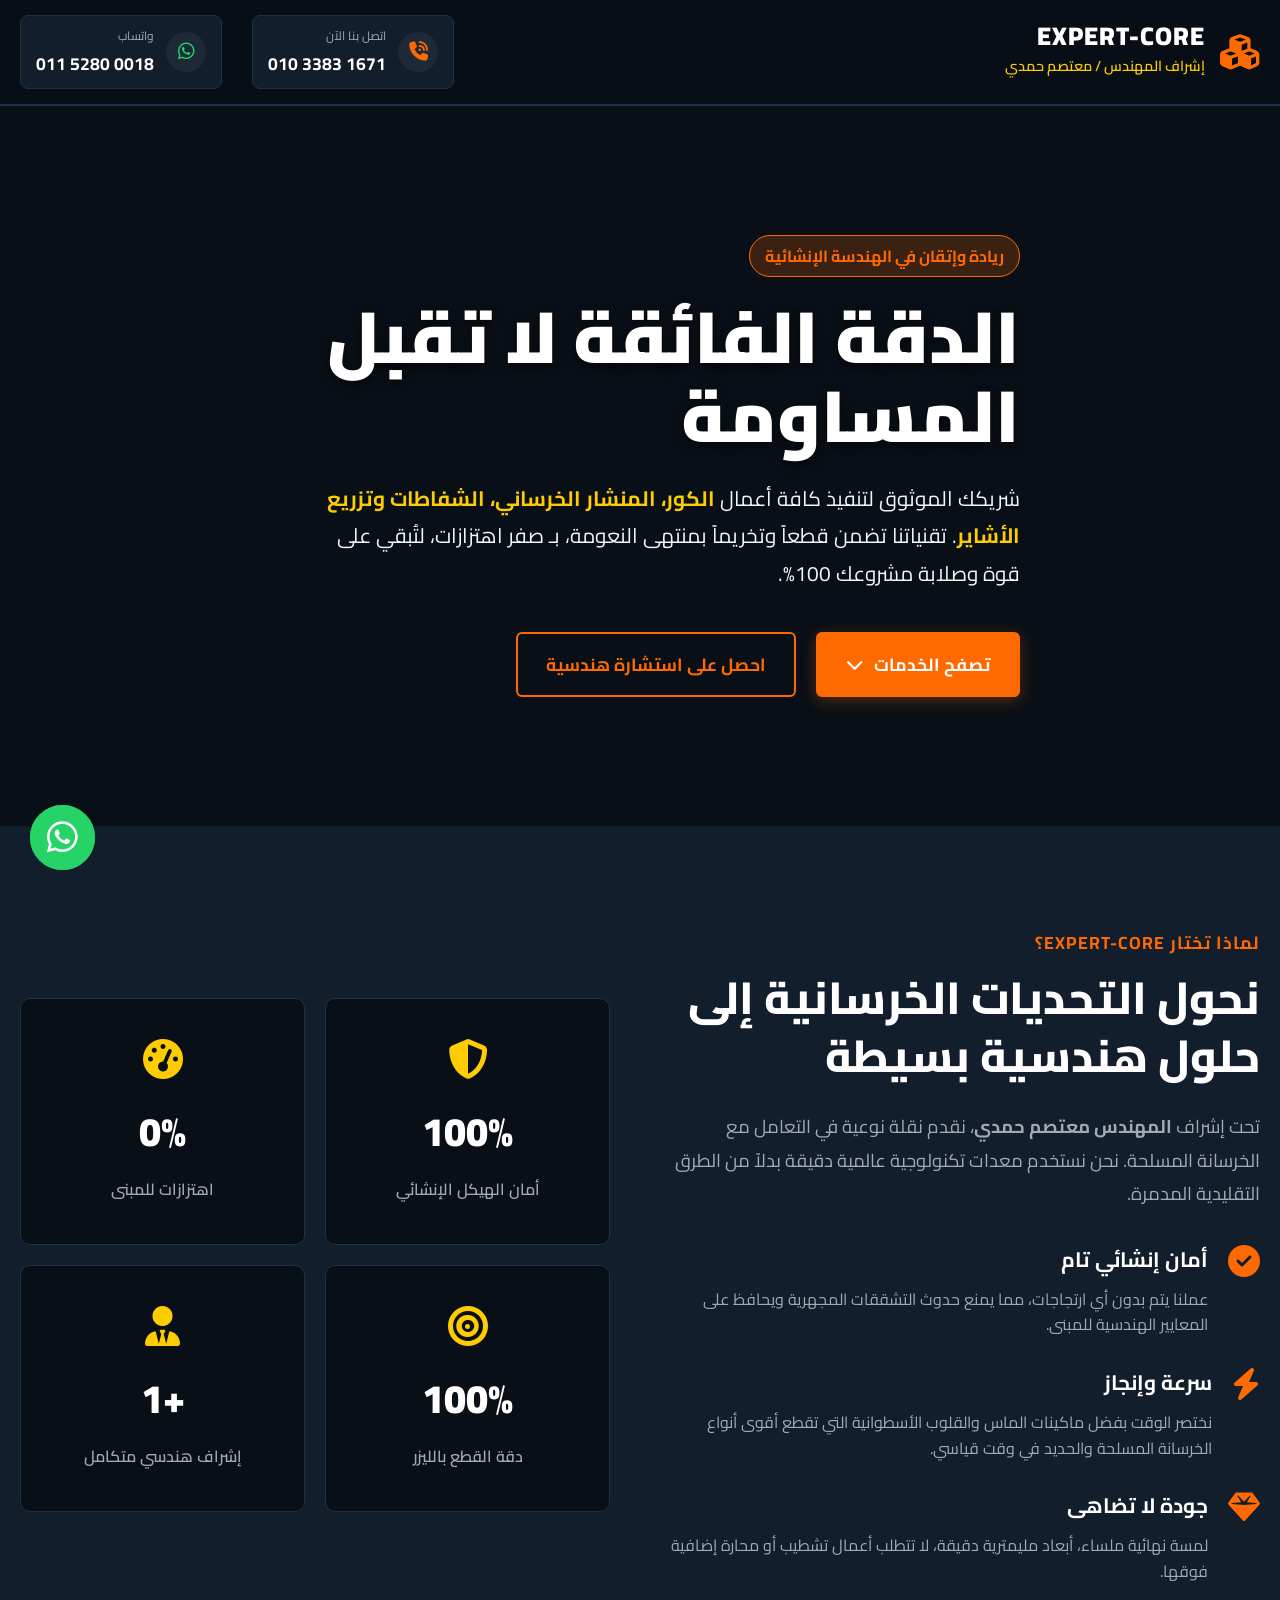
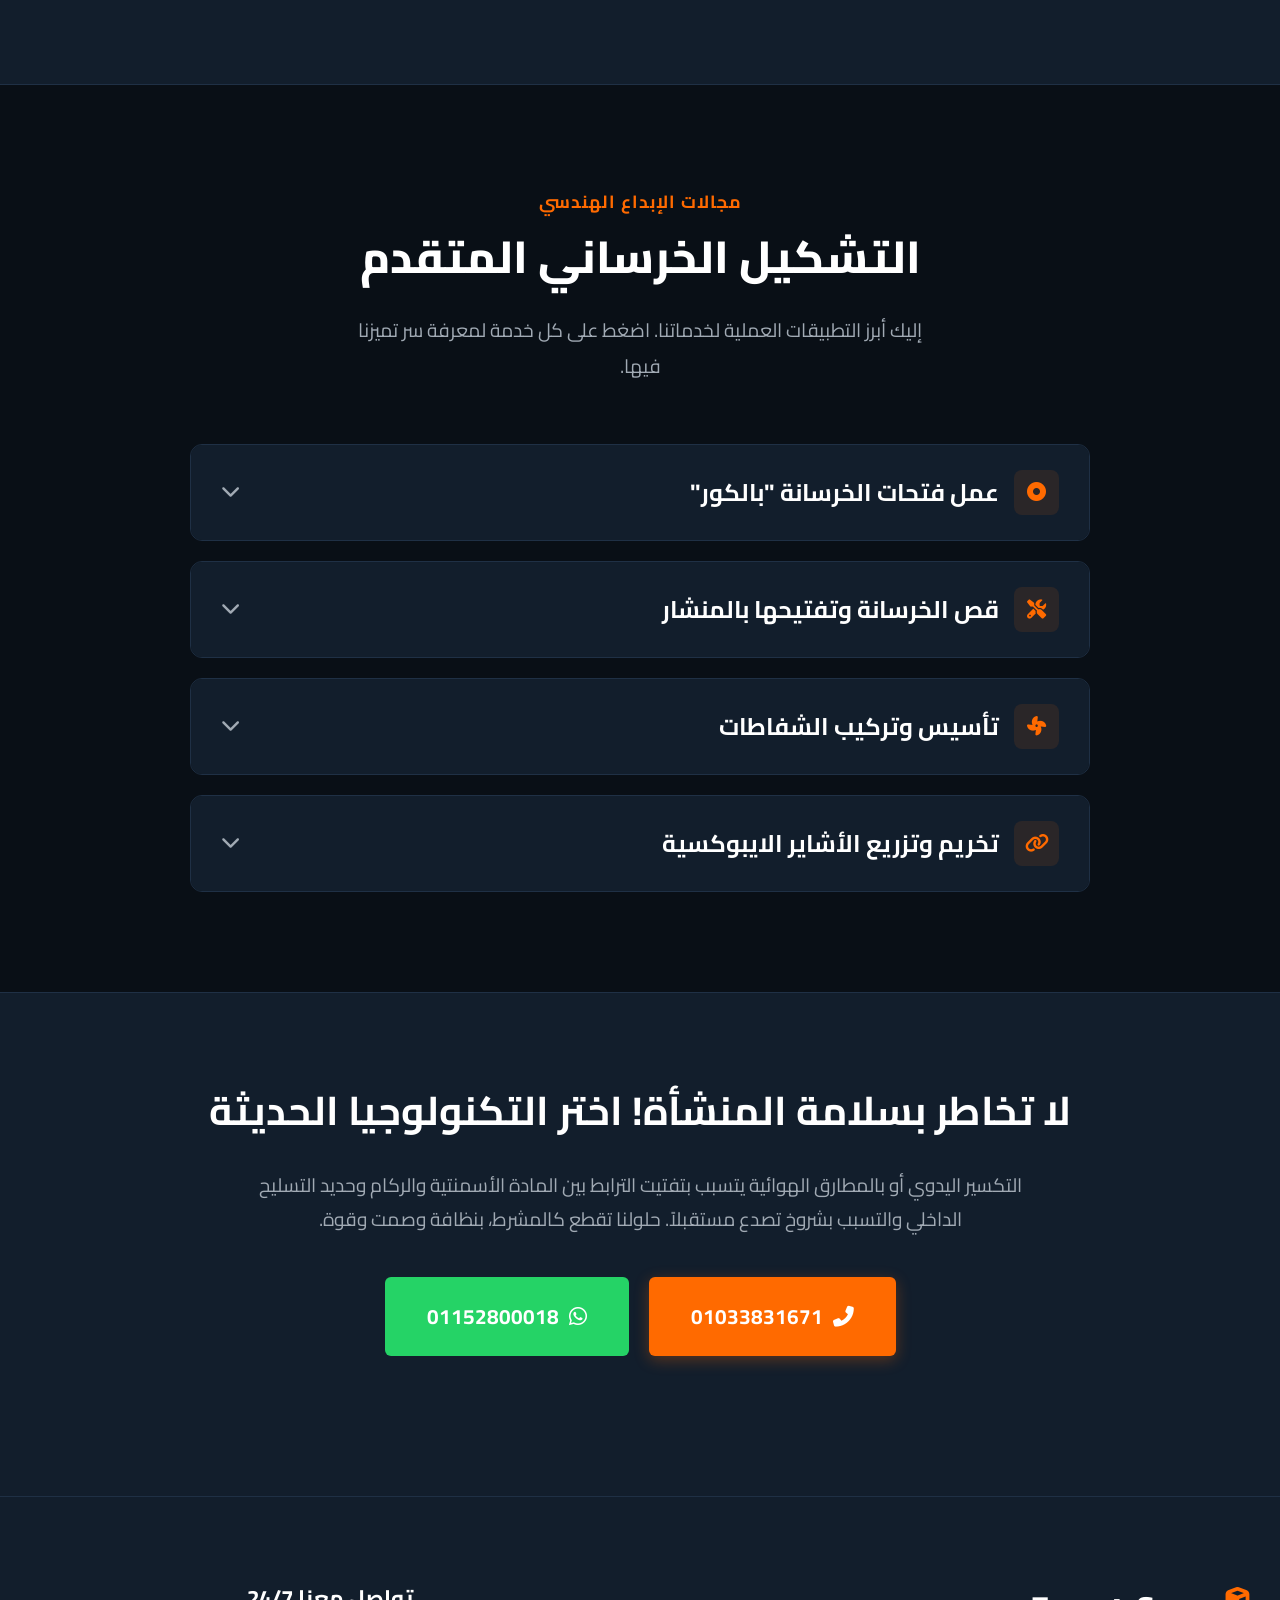
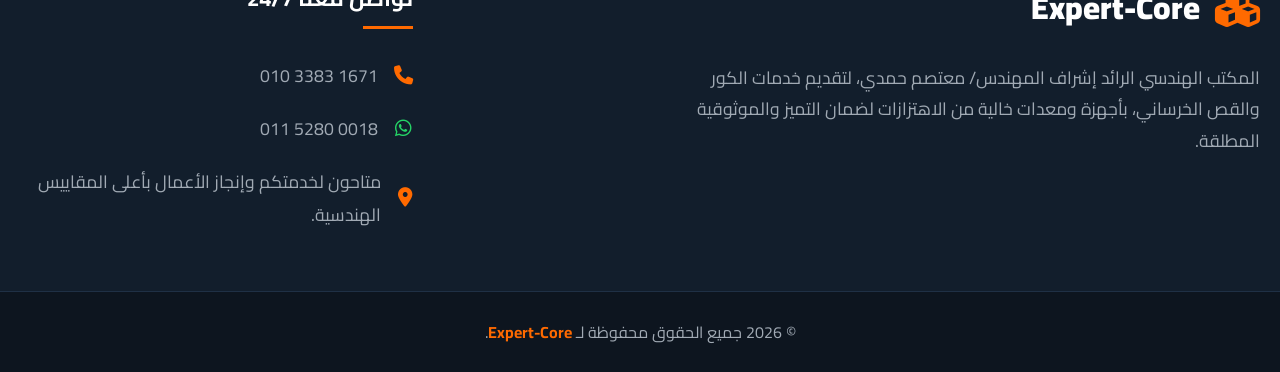
==== index.html @ 2708831a "Add files via upload" ====
<!DOCTYPE html>
<html lang="ar" dir="rtl">

<head>
    <meta charset="UTF-8">
    <meta name="viewport" content="width=device-width, initial-scale=1.0">
    <title>Expert-Core | المهندس معتصم حمدي</title>
    <meta name="description"
        content="Expert-Core لخدمات الكور، قص الخرسانة بالمنشار، تأسيس الشفاطات، وتزريع الأشاير بأعلى التقنيات.">
    <!-- Google Fonts -->
    <link rel="preconnect" href="https://fonts.googleapis.com">
    <link rel="preconnect" href="https://fonts.gstatic.com" crossorigin>
    <link href="https://fonts.googleapis.com/css2?family=Cairo:wght@300;400;600;700;800;900&display=swap"
        rel="stylesheet">
    <!-- Font Awesome -->
    <link rel="stylesheet" href="https://cdnjs.cloudflare.com/ajax/libs/font-awesome/6.4.0/css/all.min.css">
    <link rel="stylesheet" href="style.css">
</head>

<body>

    <!-- Header -->
    <header class="main-header">
        <div class="container header-flex">
            <div class="brand">
                <div class="logo-icon"><i class="fas fa-cubes"></i></div>
                <div class="brand-text">
                    <h1>Expert-Core</h1>
                    <span>إشراف المهندس / معتصم حمدي</span>
                </div>
            </div>
            <div class="header-contact desktop-only">
                <a href="tel:01033831671" class="header-phone">
                    <div class="icon-circle"><i class="fas fa-phone-volume"></i></div>
                    <div class="contact-details">
                        <small>اتصل بنا الآن</small>
                        <span dir="ltr">010 3383 1671</span>
                    </div>
                </a>
                <a href="https://wa.me/201152800018" class="header-whatsapp">
                    <div class="icon-circle"><i class="fab fa-whatsapp"></i></div>
                    <div class="contact-details">
                        <small>واتساب</small>
                        <span dir="ltr">011 5280 0018</span>
                    </div>
                </a>
            </div>
            <button class="mobile-menu-btn"><i class="fas fa-bars"></i></button>
        </div>
    </header>

    <!-- Mobile Contact Menu -->
    <div class="mobile-menu" id="mobileMenu">
        <a href="tel:01033831671"><i class="fas fa-phone"></i> 01033831671</a>
        <a href="https://wa.me/201152800018"><i class="fab fa-whatsapp"></i> 01152800018</a>
    </div>

    <!-- Hero Section -->
    <section class="hero-section">
        <div class="hero-overlay"></div>
        <div class="container hero-content">
            <div class="hero-badge">ريادة وإتقان في الهندسة الإنشائية</div>
            <h2 class="hero-heading">الدقة الفائقة لا تقبل المساومة</h2>
            <p class="hero-desc">
                شريكك الموثوق لتنفيذ كافة أعمال <strong>الكور، المنشار الخرساني، الشفاطات وتزريع الأشاير</strong>.
                تقنياتنا تضمن قطعاً وتخريماً بمنتهى النعومة، بـ صفر اهتزازات، لتُبقي على قوة وصلابة مشروعك 100%.
            </p>
            <div class="hero-actions">
                <a href="#services" class="btn btn-primary">تصفح الخدمات <i class="fas fa-chevron-down"></i></a>
                <a href="https://wa.me/201152800018" class="btn btn-outline">احصل على استشارة هندسية</a>
            </div>
        </div>
    </section>

    <!-- About Section -->
    <section class="about-section">
        <div class="container about-flex">
            <div class="about-text">
                <h4 class="section-subtitle">لماذا تختار Expert-Core؟</h4>
                <h3 class="section-title">نحول التحديات الخرسانية إلى حلول هندسية بسيطة</h3>
                <p>تحت إشراف <strong>المهندس معتصم حمدي</strong>، نقدم نقلة نوعية في التعامل مع الخرسانة المسلحة. نحن
                    نستخدم معدات تكنولوجية عالمية دقيقة بدلاً من الطرق التقليدية المدمرة.</p>
                <div class="features-list">
                    <div class="feature-item">
                        <i class="fas fa-check-circle"></i>
                        <div>
                            <h5>أمان إنشائي تام</h5>
                            <p>عملنا يتم بدون أي ارتجاجات، مما يمنع حدوث التشققات المجهرية ويحافظ على المعايير الهندسية
                                للمبنى.</p>
                        </div>
                    </div>
                    <div class="feature-item">
                        <i class="fas fa-bolt"></i>
                        <div>
                            <h5>سرعة وإنجاز</h5>
                            <p>نختصر الوقت بفضل ماكينات الماس والقلوب الأسطوانية التي تقطع أقوى أنواع الخرسانة المسلحة
                                والحديد في وقت قياسي.</p>
                        </div>
                    </div>
                    <div class="feature-item">
                        <i class="fas fa-gem"></i>
                        <div>
                            <h5>جودة لا تضاهى</h5>
                            <p>لمسة نهائية ملساء، أبعاد مليمترية دقيقة، لا تتطلب أعمال تشطيب أو محارة إضافية فوقها.</p>
                        </div>
                    </div>
                </div>
            </div>
            <div class="about-stats-image">
                <div class="stats-grid">
                    <div class="stat-box">
                        <i class="fas fa-shield-alt"></i>
                        <span class="stat-num">100%</span>
                        <span class="stat-label">أمان الهيكل الإنشائي</span>
                    </div>
                    <div class="stat-box">
                        <i class="fas fa-tachometer-alt"></i>
                        <span class="stat-num">0%</span>
                        <span class="stat-label">اهتزازات للمبنى</span>
                    </div>
                    <div class="stat-box">
                        <i class="fas fa-bullseye"></i>
                        <span class="stat-num">100%</span>
                        <span class="stat-label">دقة القطع بالليزر</span>
                    </div>
                    <div class="stat-box">
                        <i class="fas fa-user-tie"></i>
                        <span class="stat-num">+1</span>
                        <span class="stat-label">إشراف هندسي متكامل</span>
                    </div>
                </div>
            </div>
        </div>
    </section>

    <!-- Services Section (Accordions) -->
    <section id="services" class="accordion-services">
        <div class="container">
            <div class="text-center">
                <h4 class="section-subtitle">مجالات الإبداع الهندسي</h4>
                <h3 class="section-title">التشكيل الخرساني المتقدم</h3>
                <p class="section-intro">إليك أبرز التطبيقات العملية لخدماتنا. اضغط على كل خدمة لمعرفة سر تميزنا فيها.
                </p>
            </div>

            <div class="accordion-container">
                <!-- الخدمة الأولى -->
                <div class="acc-item">
                    <div class="acc-header">
                        <div class="acc-title">
                            <span class="acc-icon"><i class="fas fa-dot-circle"></i></span>
                            <h3>عمل فتحات الخرسانة "بالكور"</h3>
                        </div>
                        <div class="acc-toggle"><i class="fas fa-chevron-down"></i></div>
                    </div>
                    <div class="acc-body">
                        <div class="acc-content-flex">
                            <div class="acc-info">
                                <h4 class="sub-heading">تقنية التخريم الأسطواني الماسي</h4>
                                <p>آلات "الكور" تمثل أقصى درجات الإحترافية في عمل الفتحات الدائرية والمستديرة بالخرسانة
                                    المسلحة، وذلك بهدف إمرار المواسير، تمديدات التكييف أو شبكات الإطفاء.</p>
                                <div class="engineering-guarantee">
                                    <h5><i class="fas fa-hard-hat"></i> الرؤية الهندسية والأمان</h5>
                                    <p>التخريم بالكور يعتمد على الاحتكاك الماسي السلس الذي يقص الحديد والخرسانة
                                        <strong>دون أي مطارق أو دق</strong>. هذه العملية <strong>لا تسبب أدنى ذبذبة أو
                                            اهتزاز</strong> للأسقف أو الحوائط، مما يضمن بقاء العقار آمناً وخالياً من
                                        الضعف الإنشائي.
                                    </p>
                                </div>
                                <ul class="benefits-list">
                                    <li><i class="fas fa-check"></i> فتحات دقيقة تماماً وأسطح ملساء.</li>
                                    <li><i class="fas fa-check"></i> قطع لجميع الأقطار والأعماق.</li>
                                </ul>
                            </div>
                            <div class="acc-image">
                                <img src="images/core_drilling.png" alt="آلة الكور">
                                <div class="img-caption">التخريم الدقيق بالكور</div>
                            </div>
                        </div>
                    </div>
                </div>

                <!-- الخدمة الثانية -->
                <div class="acc-item">
                    <div class="acc-header">
                        <div class="acc-title">
                            <span class="acc-icon"><i class="fas fa-tools"></i></span>
                            <h3>قص الخرسانة وتفتيحها بالمنشار</h3>
                        </div>
                        <div class="acc-toggle"><i class="fas fa-chevron-down"></i></div>
                    </div>
                    <div class="acc-body">
                        <div class="acc-content-flex">
                            <div class="acc-info">
                                <h4 class="sub-heading">شفرات القص الهندسية الثقيلة</h4>
                                <p>لفتح مساحات واسعة مثل الأبواب، الشبابيك، قواطع السلالم، الفواصل الإنشائية، أو فتح سقف
                                    لمصعد. يتم استخدام مناشير جدارية متطورة تمشي على سكك مستقيمة.</p>
                                <div class="engineering-guarantee">
                                    <h5><i class="fas fa-hard-hat"></i> الرؤية الهندسية والأمان</h5>
                                    <p>طريقة القص الهندسية بالمنشار تلغي تماماً المخاطر الكبيرة للتكسير بالدقاق أو
                                        "الكومبريسور". القص يتم ببطء وثبات، <strong>مما يمتص ويمنع الاهتزاز</strong>
                                        الذي قد يُحدث انفصالات بين الخرسانة وأسياخ التسليح، ليتم تنفيذ الفتحة بموثوقية
                                        هندسية %100.</p>
                                </div>
                                <ul class="benefits-list">
                                    <li><i class="fas fa-check"></i> زوايا قص قائمة ومنتظمة لا تحتاج لمعالجات.</li>
                                    <li><i class="fas fa-check"></i> سرعة مذهلة وانعدام للأتربة الفوضوية.</li>
                                </ul>
                            </div>
                            <div class="acc-image">
                                <img src="images/concrete_saw.png" alt="المنشار الخرساني">
                                <div class="img-caption">قص قطاعات مسلحة بالمنشار</div>
                            </div>
                        </div>
                    </div>
                </div>

                <!-- الخدمة الثالثة -->
                <div class="acc-item">
                    <div class="acc-header">
                        <div class="acc-title">
                            <span class="acc-icon"><i class="fas fa-fan"></i></span>
                            <h3>تأسيس وتركيب الشفاطات</h3>
                        </div>
                        <div class="acc-toggle"><i class="fas fa-chevron-down"></i></div>
                    </div>
                    <div class="acc-body">
                        <div class="acc-content-flex">
                            <div class="acc-info">
                                <h4 class="sub-heading">حلول التهوية المعمارية والصناعية</h4>
                                <p>نقوم بعمل المخطط والتنفيذ لفتحات الشفاطات المنزلية والصناعية في الجدران والأسقف
                                    بمقاسات مطابقة لـ المليمتر لحجم الشفاط. ومن ثم نعمد لتركيب الشفاط بإتقان وبطرق تثبيت
                                    تتحمل ضغوط التشغيل.</p>
                                <div class="engineering-guarantee">
                                    <h5><i class="fas fa-hard-hat"></i> الرؤية الهندسية والأمان</h5>
                                    <p>التأسيس للشفاطات لا يجب أبداً أن يتم بهدم الجدران عشوائياً. نحن نقوم بقص الفتحات
                                        بشكل أسطواني أو مربع دقيق <strong>ليحافظ على قوة تماسك الجدار</strong>، ويمنع
                                        تسلل الرطوبة وتصدع الطوب، مع عملية تثبيت قوية تقضي على الرنين والارتجاج أوقات
                                        تشغيل الشفاط.</p>
                                </div>
                                <ul class="benefits-list">
                                    <li><i class="fas fa-check"></i> عزل فعال وحماية من الأصوات والترسبات.</li>
                                    <li><i class="fas fa-check"></i> المنظر الخارجي والداخلي يبدو وكأنه مصبوب هكذا.</li>
                                </ul>
                            </div>
                            <div class="acc-image">
                                <img src="https://images.pexels.com/photos/159306/construction-site-build-construction-work-159306.jpeg?auto=compress&cs=tinysrgb&w=800"
                                    alt="تركيب تهوية وشفاطات">
                                <div class="img-caption">تأسيس وتركيب احترافي</div>
                            </div>
                        </div>
                    </div>
                </div>

                <!-- الخدمة الرابعة -->
                <div class="acc-item">
                    <div class="acc-header">
                        <div class="acc-title">
                            <span class="acc-icon"><i class="fas fa-link"></i></span>
                            <h3>تخريم وتزريع الأشاير الايبوكسية</h3>
                        </div>
                        <div class="acc-toggle"><i class="fas fa-chevron-down"></i></div>
                    </div>
                    <div class="acc-body">
                        <div class="acc-content-flex">
                            <div class="acc-info">
                                <h4 class="sub-heading">ربط العناصر الإنشائية بكفاءة عظمى</h4>
                                <p>عند الحاجة لتوسعة مبنى أو إضافة درجات سلم، بلكونات، أو أعمدة، نقوم بثقب الخرسانة
                                    القديمة وحقنها بالمواد الكيميائية (الايبوكسي) وغرس أسياخ القوة المحددة لتلحم بين
                                    الجزئين بقوة الجبل.</p>
                                <div class="engineering-guarantee">
                                    <h5><i class="fas fa-hard-hat"></i> الرؤية الهندسية والأمان</h5>
                                    <p>عملية التزريع تعتبر خطيرة إذا نفذت بالخطأ. تتم أعمال التخريم بمعدات عالية التردد
                                        بدون مطارق عنيفة <strong>كي لا نفصل الطبقة الصخرية للخرسانة القديمة</strong>،
                                        يتم تنظيف الثقوب وحقن الايبوكسي الهندسي ليتحمل أحمال إجهاد الشد والقص التي تفوق
                                        إجهاد الخرسانة ذاتها.</p>
                                </div>
                                <ul class="benefits-list">
                                    <li><i class="fas fa-check"></i> تحمل فائق للأوزان الثقيلة والاختبارات الهندسية.
                                    </li>
                                    <li><i class="fas fa-check"></i> التنفيذ بمقاسات ومواد هندسية عالمية معتمدة.</li>
                                </ul>
                            </div>
                            <div class="acc-image">
                                <img src="https://images.pexels.com/photos/1216589/pexels-photo-1216589.jpeg?auto=compress&cs=tinysrgb&w=800"
                                    alt="تزريع الأشاير">
                                <div class="img-caption">تزريع وإرساء الأشاير</div>
                            </div>
                        </div>
                    </div>
                </div>

            </div> <!-- End accordion -->
        </div>
    </section>

    <!-- Engineering Value Banner -->
    <section class="value-banner">
        <div class="container text-center">
            <h2>لا تخاطر بسلامة المنشأة! اختر التكنولوجيا الحديثة</h2>
            <p>التكسير اليدوي أو بالمطارق الهوائية يتسبب بتفتيت الترابط بين المادة الأسمنتية والركام وحديد التسليح
                الداخلي والتسبب بشروخ تصدع مستقبلاً. حلولنا تقطع كالمشرط، بنظافة وصمت وقوة.</p>
            <div class="banner-contacts">
                <a href="tel:01033831671" class="btn btn-primary btn-large"><i class="fas fa-phone-alt"></i>
                    01033831671</a>
                <a href="https://wa.me/201152800018" class="btn btn-whatsapp btn-large"><i class="fab fa-whatsapp"></i>
                    01152800018</a>
            </div>
        </div>
    </section>

    <!-- Footer -->
    <footer class="footer-engineered">
        <div class="container footer-grid">
            <div class="footer-col">
                <div class="footer-brand">
                    <i class="fas fa-cubes"></i>
                    <h2>Expert-Core</h2>
                </div>
                <p class="footer-desc">
                    المكتب الهندسي الرائد إشراف المهندس/ معتصم حمدي، لتقديم خدمات الكور والقص الخرساني، بأجهزة ومعدات
                    خالية من الاهتزازات لضمان التميز والموثوقية المطلقة.
                </p>
            </div>

            <div class="footer-col">
                <h3 class="footer-title">تواصل معنا 24/7</h3>
                <ul class="footer-links">
                    <li><i class="fas fa-phone"></i><a href="tel:01033831671" dir="ltr">010 3383 1671</a></li>
                    <li><i class="fab fa-whatsapp" style="color: #25D366;"></i><a href="https://wa.me/201152800018"
                            dir="ltr">011 5280 0018</a></li>
                    <li><i class="fas fa-map-marker-alt"></i> متاحون لخدمتكم وإنجاز الأعمال بأعلى المقاييس الهندسية.
                    </li>
                </ul>
            </div>
        </div>
        <div class="footer-bottom">
            <p>&copy; 2026 جميع الحقوق محفوظة لـ <span>Expert-Core</span>.</p>
        </div>
    </footer>

    <!-- Floating WhatsApp -->
    <a href="https://wa.me/201152800018" class="floating-whatsapp" target="_blank" aria-label="تواصل واتساب">
        <div class="wave"></div>
        <i class="fab fa-whatsapp"></i>
    </a>

    <script src="script.js"></script>
</body>

</html>
---- style.css ----
/* 
  NEW ENGINEERING THEME
  Primary: Engineering Orange #FF6A00 
  Secondary: Steel Blue/Grey #233142
  Backgrounds: #0D1620 (Navy Dark), #152232 (Lighter Navy)
  Text: Crisp White & Light Steel
  Accents: Safety Yellow #FFCC00, Metallic Grey
*/

:root {
    --primary: #FF6A00;
    --primary-hover: #E05D00;
    --secondary: #FFCC00;
    --bg-dark: #090F16;
    --bg-card: #121E2C;
    --border-color: #1F3045;
    --text-main: #F3F5F7;
    --text-muted: #A1AAB4;
    --whatsapp: #25D366;
    --shadow: 0 10px 30px rgba(0, 0, 0, 0.5);
}

* {
    margin: 0;
    padding: 0;
    box-sizing: border-box;
}

html {
    scroll-behavior: smooth;
    font-family: 'Cairo', sans-serif;
    color: var(--text-main);
    background-color: var(--bg-dark);
}

.container {
    max-width: 1280px;
    margin: 0 auto;
    padding: 0 20px;
}

a {
    text-decoration: none;
    color: inherit;
}

/* Button Styles */
.btn {
    display: inline-flex;
    align-items: center;
    justify-content: center;
    gap: 10px;
    padding: 14px 28px;
    border-radius: 6px;
    font-weight: 700;
    font-size: 1.1rem;
    cursor: pointer;
    transition: all 0.3s ease;
    border: 2px solid transparent;
}

.btn-primary {
    background-color: var(--primary);
    color: #fff;
    box-shadow: 0 4px 15px rgba(255, 106, 0, 0.3);
}

.btn-primary:hover {
    background-color: var(--primary-hover);
    transform: translateY(-2px);
    box-shadow: 0 8px 25px rgba(255, 106, 0, 0.5);
}

.btn-outline {
    background-color: transparent;
    border-color: var(--primary);
    color: var(--primary);
}

.btn-outline:hover {
    background-color: var(--primary);
    color: #fff;
}

.btn-whatsapp {
    background-color: var(--whatsapp);
    color: #fff;
}

.btn-whatsapp:hover {
    background-color: #1eb957;
}

/* Header */
.main-header {
    background-color: rgba(9, 15, 22, 0.95);
    backdrop-filter: blur(10px);
    border-bottom: 2px solid var(--border-color);
    position: sticky;
    top: 0;
    z-index: 1000;
    padding: 15px 0;
}

.header-flex {
    display: flex;
    justify-content: space-between;
    align-items: center;
}

.brand {
    display: flex;
    align-items: center;
    gap: 15px;
}

.logo-icon {
    font-size: 2.2rem;
    color: var(--primary);
}

.brand-text h1 {
    font-size: 1.6rem;
    font-weight: 900;
    letter-spacing: 1px;
    text-transform: uppercase;
    color: #fff;
    line-height: 1;
}

.brand-text span {
    font-size: 0.9rem;
    color: var(--secondary);
    font-weight: 600;
}

.header-contact {
    display: flex;
    gap: 30px;
}

.header-phone,
.header-whatsapp {
    display: flex;
    align-items: center;
    gap: 12px;
    background: var(--bg-card);
    padding: 8px 15px;
    border-radius: 8px;
    border: 1px solid var(--border-color);
    transition: 0.3s;
}

.header-phone:hover,
.header-whatsapp:hover {
    border-color: var(--primary);
    background: rgba(255, 106, 0, 0.05);
}

.icon-circle {
    width: 40px;
    height: 40px;
    border-radius: 50%;
    background: rgba(255, 255, 255, 0.05);
    display: flex;
    align-items: center;
    justify-content: center;
    font-size: 1.2rem;
    color: var(--primary);
}

.header-whatsapp .icon-circle {
    color: var(--whatsapp);
}

.contact-details {
    display: flex;
    flex-direction: column;
}

.contact-details small {
    font-size: 0.75rem;
    color: var(--text-muted);
}

.contact-details span {
    font-weight: 700;
    font-size: 1.1rem;
    color: #fff;
}

.mobile-menu-btn {
    display: none;
    background: none;
    border: none;
    color: var(--primary);
    font-size: 1.8rem;
    cursor: pointer;
}

.mobile-menu {
    display: none;
    background-color: var(--bg-card);
    padding: 10px;
    flex-direction: column;
    gap: 10px;
    border-bottom: 2px solid var(--primary);
}

.mobile-menu.show {
    display: flex;
}

.mobile-menu a {
    display: block;
    padding: 15px;
    background: rgba(0, 0, 0, 0.3);
    border-radius: 5px;
    text-align: center;
    font-weight: bold;
    font-size: 1.2rem;
}

.mobile-menu a:first-child {
    color: var(--primary);
}

.mobile-menu a:last-child {
    color: var(--whatsapp);
}

/* Hero Section */
.hero-section {
    position: relative;
    padding: 120px 0;
    background: url('https://images.pexels.com/photos/159306/construction-site-build-construction-work-159306.jpeg?auto=compress&cs=tinysrgb&w=1920') center/cover no-repeat;
    display: flex;
    align-items: center;
    text-align: right;
    min-height: 80vh;
}

.hero-overlay {
    position: absolute;
    top: 0;
    left: 0;
    width: 100%;
    height: 100%;
    background: linear-gradient(90deg, rgba(9, 15, 22, 0.95) 0%, rgba(9, 15, 22, 0.7) 100%);
}

.hero-content {
    position: relative;
    z-index: 10;
    max-width: 800px;
}

.hero-badge {
    display: inline-block;
    background: rgba(255, 106, 0, 0.2);
    color: var(--primary);
    padding: 5px 15px;
    border-radius: 50px;
    border: 1px solid var(--primary);
    font-weight: 700;
    margin-bottom: 20px;
}

.hero-heading {
    font-size: 4.5rem;
    font-weight: 900;
    line-height: 1.1;
    margin-bottom: 25px;
    color: #fff;
    text-shadow: 0 4px 10px rgba(0, 0, 0, 0.5);
}

.hero-desc {
    font-size: 1.3rem;
    line-height: 1.8;
    color: var(--text-main);
    margin-bottom: 40px;
    max-width: 700px;
}

.hero-desc strong {
    color: var(--secondary);
}

.hero-actions {
    display: flex;
    gap: 20px;
}

/* About Section */
.about-section {
    padding: 100px 0;
    position: relative;
    background-color: var(--bg-card);
    border-bottom: 1px solid var(--border-color);
}

.about-flex {
    display: flex;
    gap: 60px;
    align-items: center;
}

.section-subtitle {
    color: var(--primary);
    font-size: 1.1rem;
    font-weight: 700;
    margin-bottom: 10px;
    text-transform: uppercase;
    letter-spacing: 1px;
}

.section-title {
    font-size: 2.8rem;
    font-weight: 800;
    margin-bottom: 25px;
    color: #fff;
    line-height: 1.3;
}

.about-text {
    flex: 1;
}

.about-text>p {
    font-size: 1.15rem;
    color: var(--text-muted);
    line-height: 1.8;
    margin-bottom: 30px;
}

.features-list {
    display: flex;
    flex-direction: column;
    gap: 25px;
}

.feature-item {
    display: flex;
    gap: 20px;
    align-items: flex-start;
}

.feature-item i {
    font-size: 2rem;
    color: var(--primary);
    margin-top: 5px;
}

.feature-item h5 {
    font-size: 1.3rem;
    color: #fff;
    margin-bottom: 8px;
}

.feature-item p {
    color: var(--text-muted);
    line-height: 1.6;
}

.about-stats-image {
    flex: 1;
}

.stats-grid {
    display: grid;
    grid-template-columns: 1fr 1fr;
    gap: 20px;
}

.stat-box {
    background: var(--bg-dark);
    padding: 40px 20px;
    border-radius: 10px;
    border: 1px solid var(--border-color);
    text-align: center;
    transition: 0.3s;
}

.stat-box:hover {
    border-color: var(--primary);
    transform: translateY(-5px);
}

.stat-box i {
    font-size: 2.5rem;
    color: var(--secondary);
    margin-bottom: 15px;
}

.stat-num {
    display: block;
    font-size: 2.5rem;
    font-weight: 900;
    color: #fff;
    margin-bottom: 5px;
}

.stat-label {
    color: var(--text-muted);
    font-weight: 600;
}

/* Accordion Services */
.accordion-services {
    padding: 100px 0;
    position: relative;
    background: url('https://images.unsplash.com/photo-1503387762-592deb58ef4e?q=80&w=1920&auto=format&fit=crop') center/cover fixed no-repeat;
}

.accordion-services::before {
    content: '';
    position: absolute;
    top: 0;
    left: 0;
    width: 100%;
    height: 100%;
    background: linear-gradient(135deg, rgba(9, 15, 22, 0.75), rgba(9, 15, 22, 0.95));
    z-index: 1;
}

.accordion-services>.container {
    position: relative;
    z-index: 2;
}

.text-center {
    text-align: center;
    margin-bottom: 60px;
}

.section-intro {
    font-size: 1.2rem;
    color: var(--text-muted);
    max-width: 600px;
    margin: 0 auto;
}

.accordion-container {
    max-width: 900px;
    margin: 0 auto;
    display: flex;
    flex-direction: column;
    gap: 20px;
}

.acc-item {
    background: var(--bg-card);
    border: 1px solid var(--border-color);
    border-radius: 12px;
    overflow: hidden;
    transition: 0.3s;
}

.acc-item.active {
    border-color: var(--primary);
    box-shadow: 0 10px 30px rgba(0, 0, 0, 0.3);
}

.acc-header {
    display: flex;
    justify-content: space-between;
    align-items: center;
    padding: 25px 30px;
    cursor: pointer;
    background: var(--bg-card);
    transition: 0.3s;
}

.acc-header:hover {
    background: rgba(255, 255, 255, 0.02);
}

.acc-title {
    display: flex;
    align-items: center;
    gap: 15px;
}

.acc-icon {
    width: 45px;
    height: 45px;
    background: rgba(255, 106, 0, 0.1);
    color: var(--primary);
    display: flex;
    align-items: center;
    justify-content: center;
    border-radius: 8px;
    font-size: 1.2rem;
}

.acc-item.active .acc-icon {
    background: var(--primary);
    color: #fff;
}

.acc-title h3 {
    font-size: 1.5rem;
    color: #fff;
    font-weight: 700;
}

.acc-toggle i {
    font-size: 1.2rem;
    color: var(--text-muted);
    transition: transform 0.4s ease;
}

.acc-item.active .acc-toggle i {
    transform: rotate(180deg);
    color: var(--primary);
}

.acc-body {
    max-height: 0;
    overflow: hidden;
    transition: max-height 0.6s cubic-bezier(0.15, 1, 0.3, 1), padding 0.6s ease;
    background-color: rgba(0, 0, 0, 0.2);
}

.acc-item.active .acc-body {
    padding: 30px;
    max-height: 1500px;
    /* large safe number */
}

.acc-content-flex {
    display: flex;
    gap: 40px;
}

.acc-info {
    flex: 1.5;
}

.sub-heading {
    font-size: 1.3rem;
    color: var(--secondary);
    margin-bottom: 15px;
}

.acc-info>p {
    color: var(--text-muted);
    line-height: 1.8;
    font-size: 1.1rem;
    margin-bottom: 20px;
}

.engineering-guarantee {
    background: rgba(0, 0, 0, 0.3);
    border-right: 4px solid var(--primary);
    padding: 20px;
    border-radius: 6px;
    margin-bottom: 20px;
}

.engineering-guarantee h5 {
    color: var(--primary);
    font-size: 1.1rem;
    margin-bottom: 10px;
    display: flex;
    align-items: center;
    gap: 10px;
}

.engineering-guarantee p {
    font-size: 1rem;
    color: var(--text-main);
    line-height: 1.6;
}

.benefits-list {
    list-style: none;
}

.benefits-list li {
    display: flex;
    align-items: center;
    gap: 10px;
    margin-bottom: 10px;
    color: var(--text-main);
}

.benefits-list i {
    color: var(--whatsapp);
}

.acc-image {
    flex: 1;
    position: relative;
    border-radius: 8px;
    overflow: hidden;
}

.acc-image img {
    width: 100%;
    height: 100%;
    object-fit: cover;
    display: block;
    min-height: 300px;
}

.img-caption {
    position: absolute;
    bottom: 0;
    left: 0;
    width: 100%;
    background: rgba(0, 0, 0, 0.8);
    color: #fff;
    padding: 10px;
    text-align: center;
    font-weight: 600;
}

/* Value Banner */
.value-banner {
    padding: 80px 0;
    background-color: var(--bg-card);
    border-top: 1px solid var(--border-color);
    border-bottom: 1px solid var(--border-color);
}

.value-banner h2 {
    font-size: 2.5rem;
    color: #fff;
    margin-bottom: 20px;
}

.value-banner p {
    font-size: 1.2rem;
    color: var(--text-muted);
    max-width: 800px;
    margin: 0 auto 40px auto;
    line-height: 1.8;
}

.banner-contacts {
    display: flex;
    gap: 20px;
    justify-content: center;
    flex-wrap: wrap;
}

.btn-large {
    font-size: 1.3rem;
    padding: 18px 40px;
}

/* Footer */
.footer-engineered {
    background-color: var(--bg-card);
    padding-top: 80px;
}

.footer-grid {
    display: grid;
    grid-template-columns: 2fr 1fr;
    gap: 60px;
    margin-bottom: 60px;
}

.footer-brand {
    display: flex;
    align-items: center;
    gap: 15px;
    margin-bottom: 25px;
}

.footer-brand i {
    font-size: 2.5rem;
    color: var(--primary);
}

.footer-brand h2 {
    color: #fff;
    font-size: 2rem;
    font-weight: 900;
}

.footer-desc {
    color: var(--text-muted);
    line-height: 1.8;
    max-width: 600px;
    font-size: 1.1rem;
}

.footer-title {
    color: #fff;
    font-size: 1.4rem;
    margin-bottom: 30px;
    position: relative;
    padding-bottom: 10px;
}

.footer-title::after {
    content: '';
    position: absolute;
    bottom: 0;
    right: 0;
    width: 50px;
    height: 3px;
    background: var(--primary);
}

.footer-links {
    list-style: none;
    display: flex;
    flex-direction: column;
    gap: 20px;
}

.footer-links li {
    display: flex;
    align-items: center;
    gap: 15px;
    color: var(--text-muted);
    font-size: 1.1rem;
}

.footer-links i {
    color: var(--primary);
    font-size: 1.2rem;
    width: 20px;
    text-align: center;
}

.footer-links a:hover {
    color: var(--primary);
}

.footer-bottom {
    text-align: center;
    padding: 25px 0;
    background: rgba(0, 0, 0, 0.3);
    color: var(--text-muted);
    border-top: 1px solid var(--border-color);
}

.footer-bottom span {
    color: var(--primary);
    font-weight: bold;
}

/* Floating WhatsApp */
.floating-whatsapp {
    position: fixed;
    bottom: 30px;
    left: 30px;
    background-color: var(--whatsapp);
    color: white;
    width: 65px;
    height: 65px;
    border-radius: 50%;
    display: flex;
    justify-content: center;
    align-items: center;
    font-size: 35px;
    z-index: 9999;
    text-decoration: none;
}

.wave {
    position: absolute;
    width: 100%;
    height: 100%;
    border-radius: 50%;
    border: 2px solid var(--whatsapp);
    animation: wave 1.5s infinite;
}

@keyframes wave {
    0% {
        transform: scale(1);
        opacity: 1;
    }

    100% {
        transform: scale(1.5);
        opacity: 0;
    }
}

/* Responsive */
@media (max-width: 1024px) {
    .about-flex {
        flex-direction: column;
    }

    .hero-heading {
        font-size: 3.5rem;
    }

    .acc-content-flex {
        flex-direction: column;
    }

    .footer-grid {
        grid-template-columns: 1fr;
    }
}

@media (max-width: 768px) {
    .desktop-only {
        display: none;
    }

    .mobile-menu-btn {
        display: block;
    }

    .hero-heading {
        font-size: 2.8rem;
    }

    .hero-actions {
        flex-direction: column;
    }

    .stats-grid {
        grid-template-columns: 1fr;
    }

    .btn-large {
        width: 100%;
    }

    .acc-header {
        padding: 20px 15px;
    }

    .acc-title h3 {
        font-size: 1.2rem;
    }
}
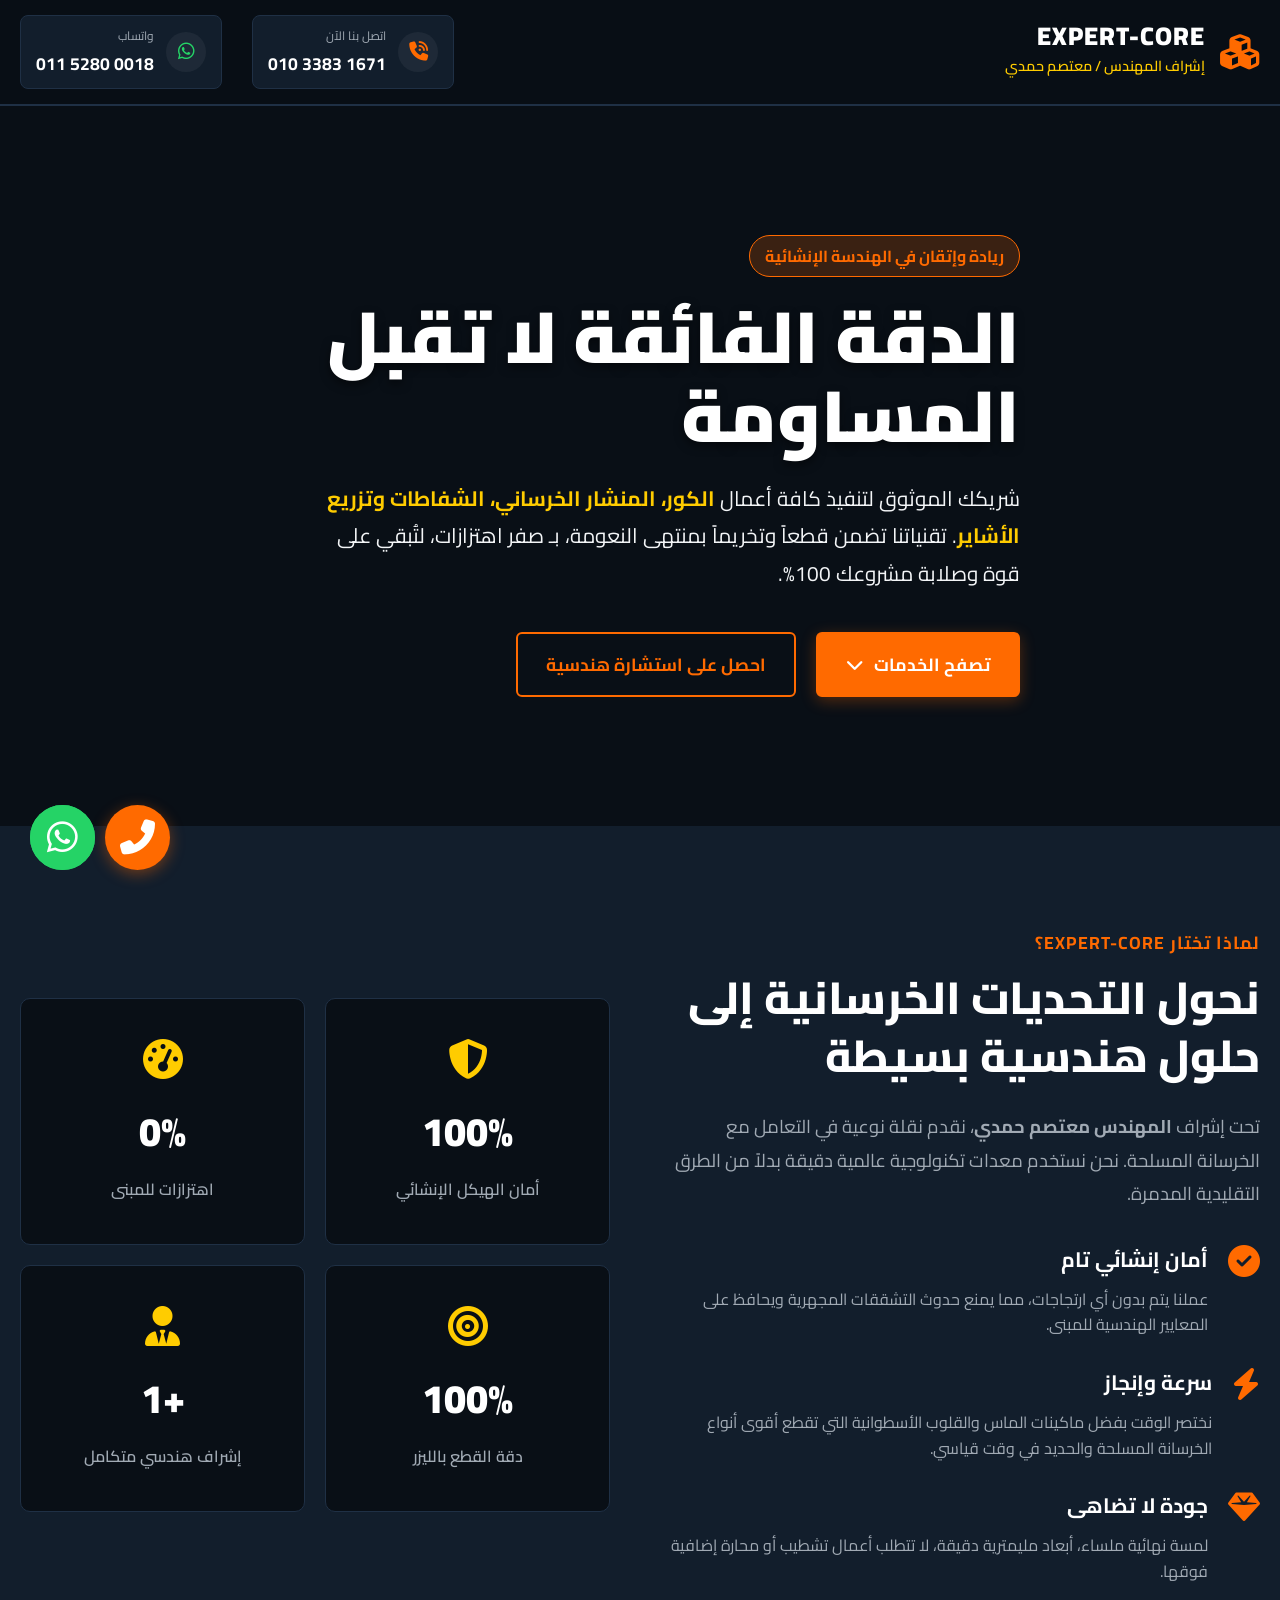
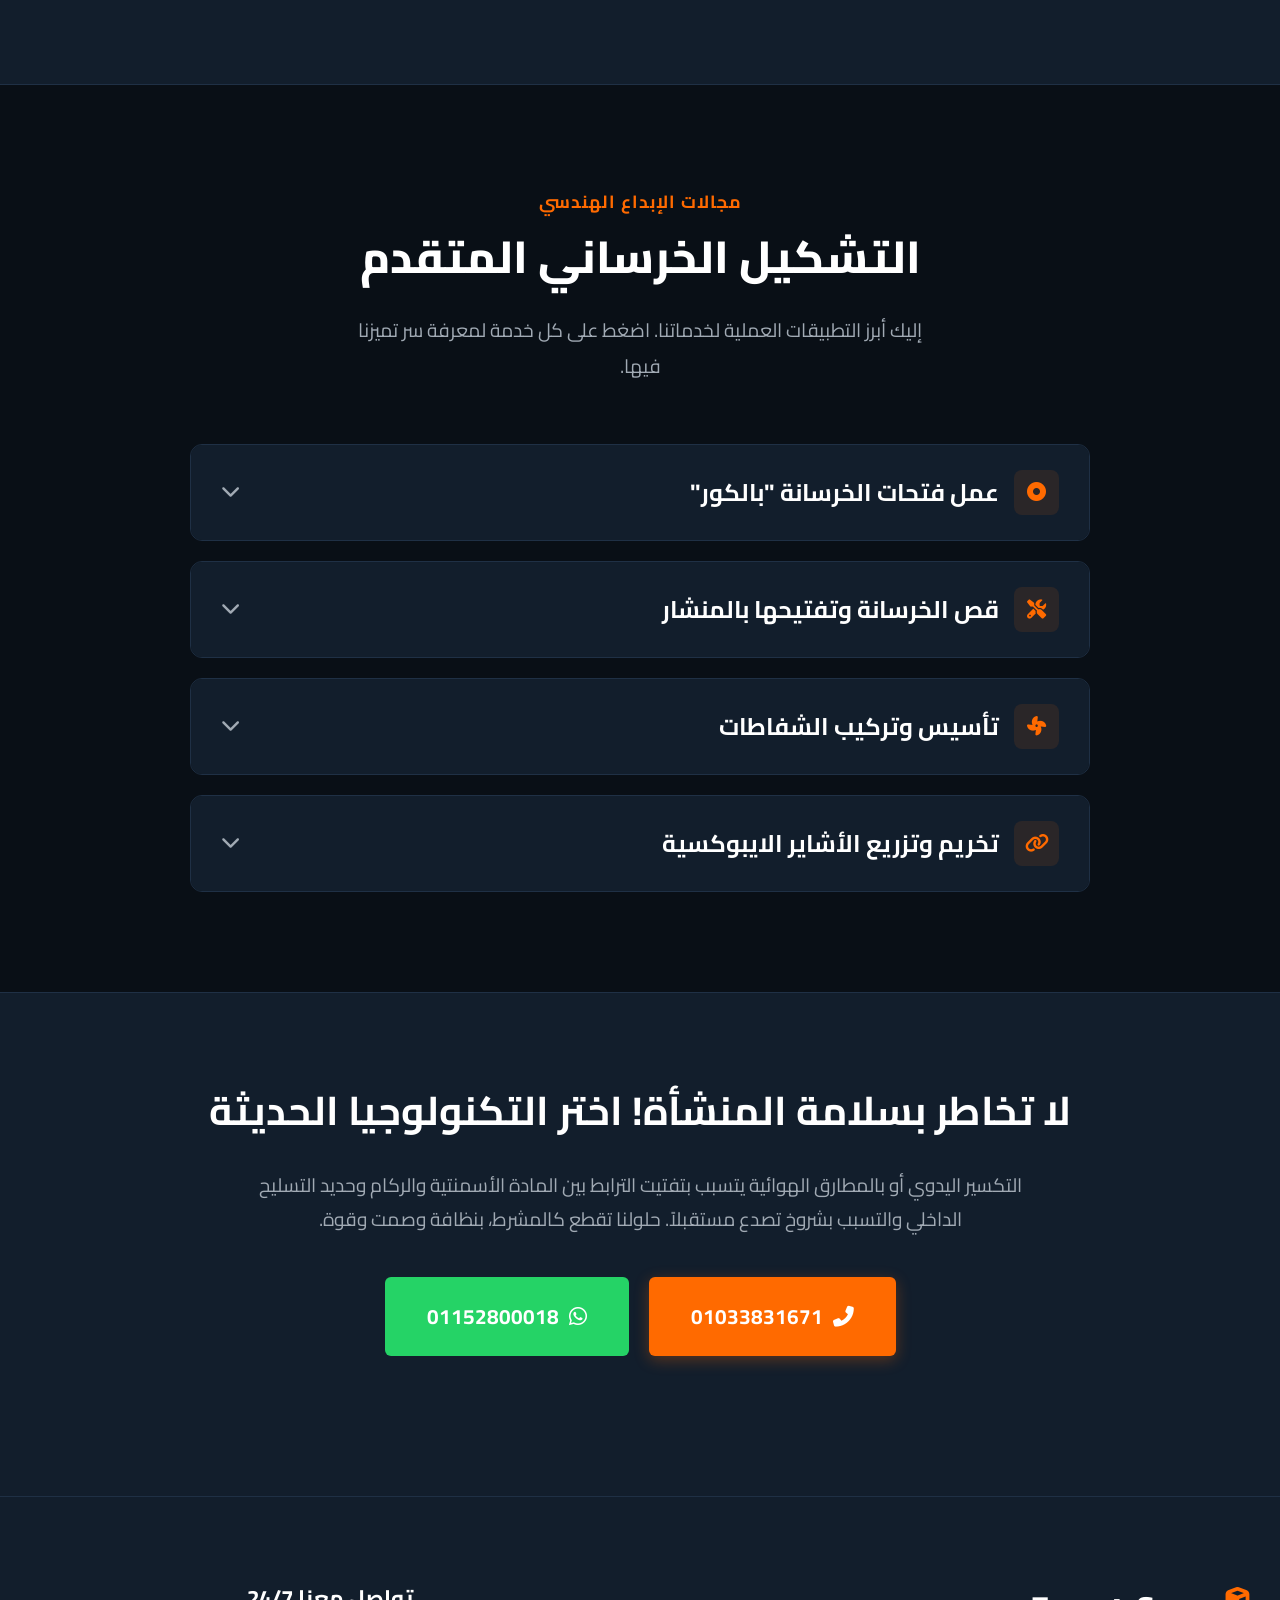
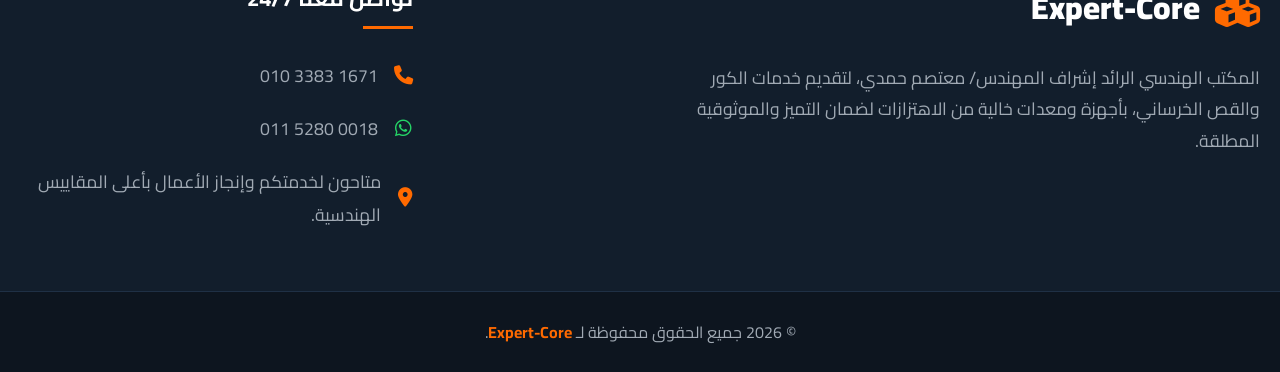
==== commit bcfdb489: "Add files via upload" ====
--- a/index.html
+++ b/index.html
@@ -171,6 +171,8 @@
                                     <li><i class="fas fa-check"></i> فتحات دقيقة تماماً وأسطح ملساء.</li>
                                     <li><i class="fas fa-check"></i> قطع لجميع الأقطار والأعماق.</li>
                                 </ul>
+                                <a href="core-drilling.html" class="btn btn-outline" style="margin-top: 15px;">اقرأ
+                                    المزيد عن الخدمة <i class="fas fa-arrow-left"></i></a>
                             </div>
                             <div class="acc-image">
                                 <img src="images/core_drilling.png" alt="آلة الكور">
@@ -206,6 +208,8 @@
                                     <li><i class="fas fa-check"></i> زوايا قص قائمة ومنتظمة لا تحتاج لمعالجات.</li>
                                     <li><i class="fas fa-check"></i> سرعة مذهلة وانعدام للأتربة الفوضوية.</li>
                                 </ul>
+                                <a href="concrete-cutting.html" class="btn btn-outline" style="margin-top: 15px;">اقرأ
+                                    المزيد عن الخدمة <i class="fas fa-arrow-left"></i></a>
                             </div>
                             <div class="acc-image">
                                 <img src="images/concrete_saw.png" alt="المنشار الخرساني">
@@ -280,6 +284,8 @@
                                     </li>
                                     <li><i class="fas fa-check"></i> التنفيذ بمقاسات ومواد هندسية عالمية معتمدة.</li>
                                 </ul>
+                                <a href="rebar-planting.html" class="btn btn-outline" style="margin-top: 15px;">اقرأ
+                                    المزيد عن الخدمة <i class="fas fa-arrow-left"></i></a>
                             </div>
                             <div class="acc-image">
                                 <img src="https://images.pexels.com/photos/1216589/pexels-photo-1216589.jpeg?auto=compress&cs=tinysrgb&w=800"
@@ -339,7 +345,10 @@
         </div>
     </footer>
 
-    <!-- Floating WhatsApp -->
+    <!-- Floating Phones -->
+    <a href="tel:01033831671" class="floating-phone" aria-label="اتصال هاتفي">
+        <i class="fas fa-phone-alt"></i>
+    </a>
     <a href="https://wa.me/201152800018" class="floating-whatsapp" target="_blank" aria-label="تواصل واتساب">
         <div class="wave"></div>
         <i class="fab fa-whatsapp"></i>
--- a/style.css
+++ b/style.css
@@ -746,13 +746,11 @@
     font-weight: bold;
 }
 
-/* Floating WhatsApp */
-.floating-whatsapp {
+/* Floating Contact Buttons */
+.floating-whatsapp,
+.floating-phone {
     position: fixed;
     bottom: 30px;
-    left: 30px;
-    background-color: var(--whatsapp);
-    color: white;
     width: 65px;
     height: 65px;
     border-radius: 50%;
@@ -762,6 +760,23 @@
     font-size: 35px;
     z-index: 9999;
     text-decoration: none;
+    color: white;
+}
+
+.floating-whatsapp {
+    left: 30px;
+    background-color: var(--whatsapp);
+}
+
+.floating-phone {
+    left: 105px;
+    background-color: var(--primary);
+    box-shadow: 0 4px 15px rgba(255, 106, 0, 0.4);
+    animation: pulse-phone 2s infinite;
+}
+
+.mobile-menu a i.fa-phone {
+    color: var(--primary);
 }
 
 .wave {
@@ -785,6 +800,112 @@
     }
 }
 
+@keyframes pulse-phone {
+    0% {
+        transform: scale(1);
+        box-shadow: 0 0 0 0 rgba(255, 106, 0, 0.7);
+    }
+
+    70% {
+        transform: scale(1.05);
+        box-shadow: 0 0 0 15px rgba(255, 106, 0, 0);
+    }
+
+    100% {
+        transform: scale(1);
+        box-shadow: 0 0 0 0 rgba(255, 106, 0, 0);
+    }
+}
+
+/* Internal Page Header */
+.page-header {
+    padding: 150px 0 80px 0;
+    background: linear-gradient(135deg, rgba(9, 15, 22, 0.9), rgba(9, 15, 22, 0.8)), url('https://images.unsplash.com/photo-1503387762-592deb58ef4e?q=80&w=1920&auto=format&fit=crop') center/cover fixed;
+    text-align: center;
+    border-bottom: 3px solid var(--primary);
+}
+
+.page-title {
+    font-size: 3rem;
+    color: #fff;
+    margin-bottom: 15px;
+    font-weight: 900;
+}
+
+.breadcrumb {
+    color: var(--secondary);
+    font-size: 1.1rem;
+    font-weight: 600;
+}
+
+.breadcrumb a {
+    color: var(--text-main);
+    transition: 0.3s;
+}
+
+.breadcrumb a:hover {
+    color: var(--primary);
+}
+
+/* Service Details Section */
+.service-details {
+    padding: 80px 0;
+    background-color: var(--bg-card);
+}
+
+.service-content-main {
+    max-width: 900px;
+    margin: 0 auto;
+}
+
+.service-content-main h2 {
+    color: var(--primary);
+    font-size: 2.2rem;
+    margin-bottom: 20px;
+    margin-top: 40px;
+}
+
+.service-content-main p {
+    font-size: 1.2rem;
+    line-height: 1.8;
+    color: var(--text-muted);
+    margin-bottom: 25px;
+}
+
+.service-content-main ul {
+    list-style: none;
+    margin-bottom: 30px;
+    padding-right: 20px;
+}
+
+.service-content-main ul li {
+    font-size: 1.15rem;
+    margin-bottom: 15px;
+    color: var(--text-main);
+    position: relative;
+    padding-right: 35px;
+}
+
+.service-content-main ul li::before {
+    content: '\f058';
+    font-family: 'Font Awesome 6 Free';
+    font-weight: 900;
+    color: var(--whatsapp);
+    position: absolute;
+    right: 0;
+    top: 3px;
+    font-size: 1.2rem;
+}
+
+.service-featured-img {
+    width: 100%;
+    border-radius: 12px;
+    margin-bottom: 40px;
+    box-shadow: var(--shadow);
+    max-height: 500px;
+    object-fit: cover;
+}
+
 /* Responsive */
 @media (max-width: 1024px) {
     .about-flex {
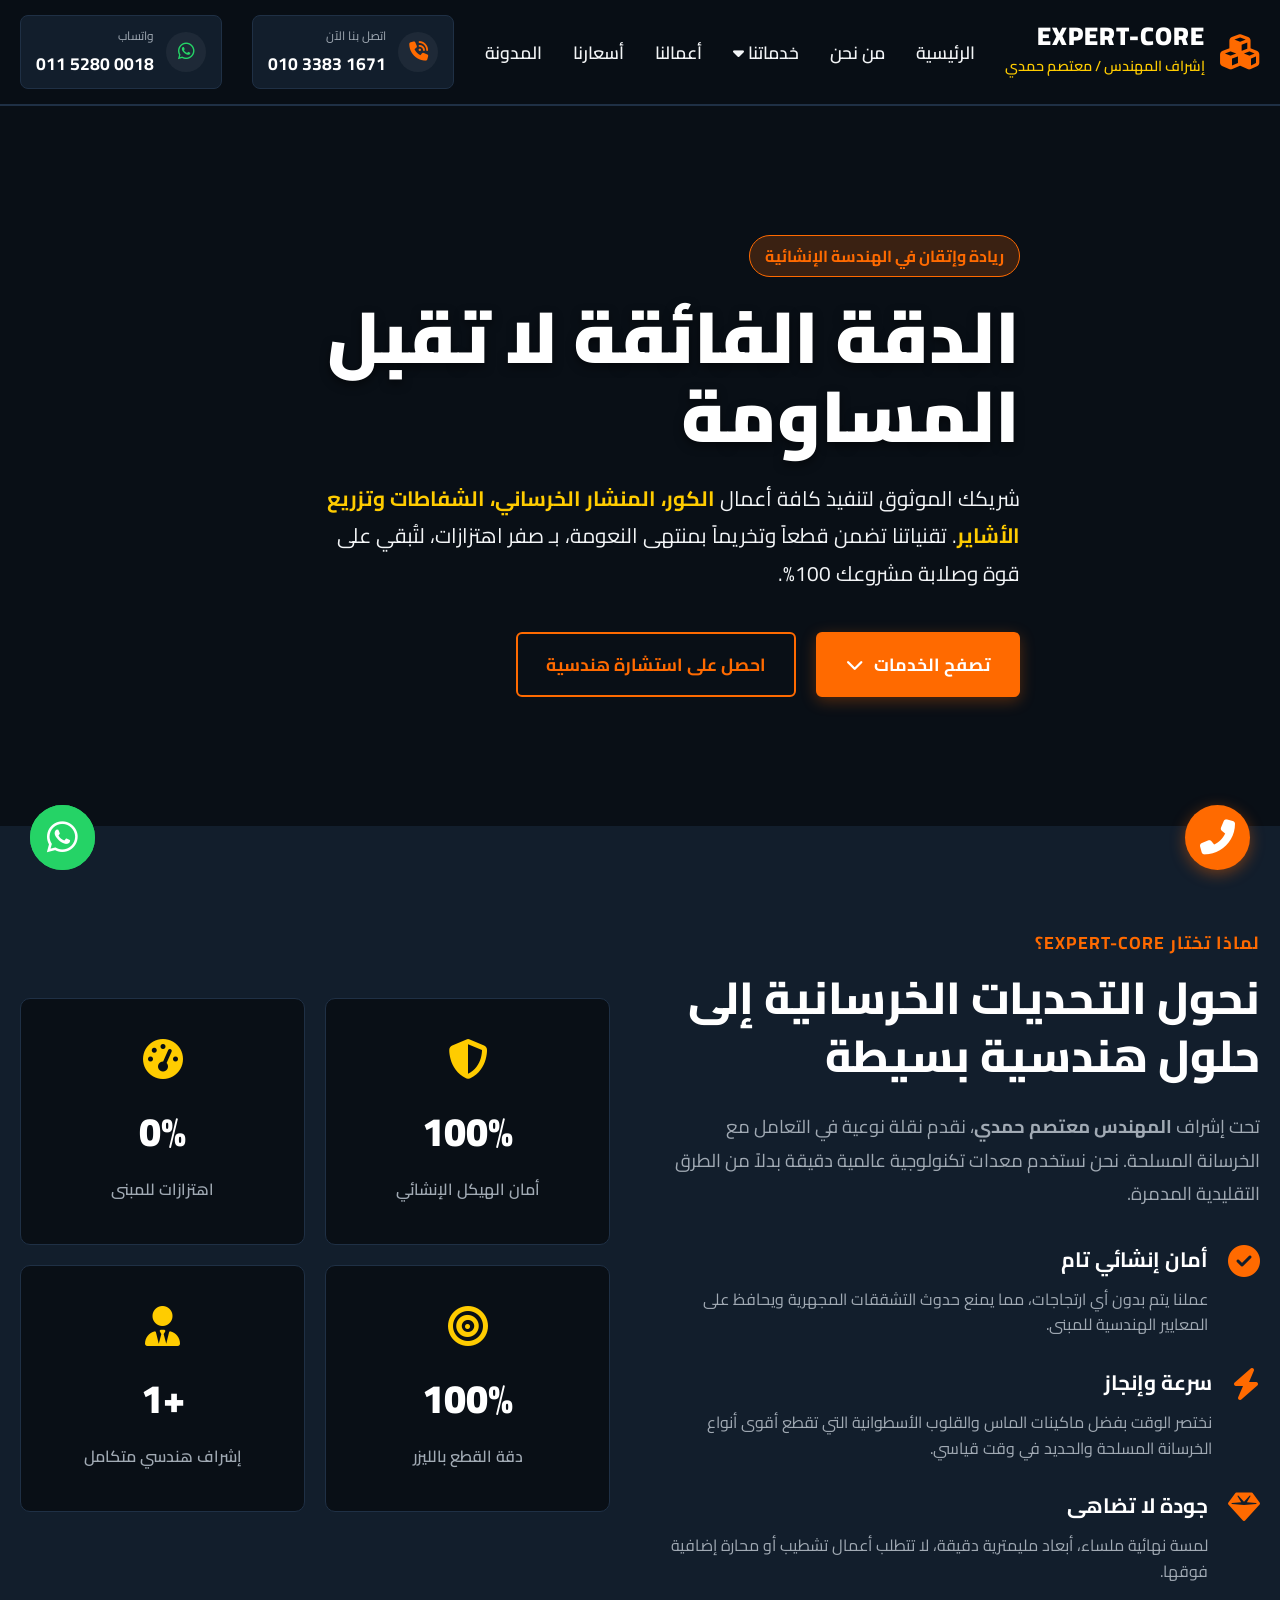
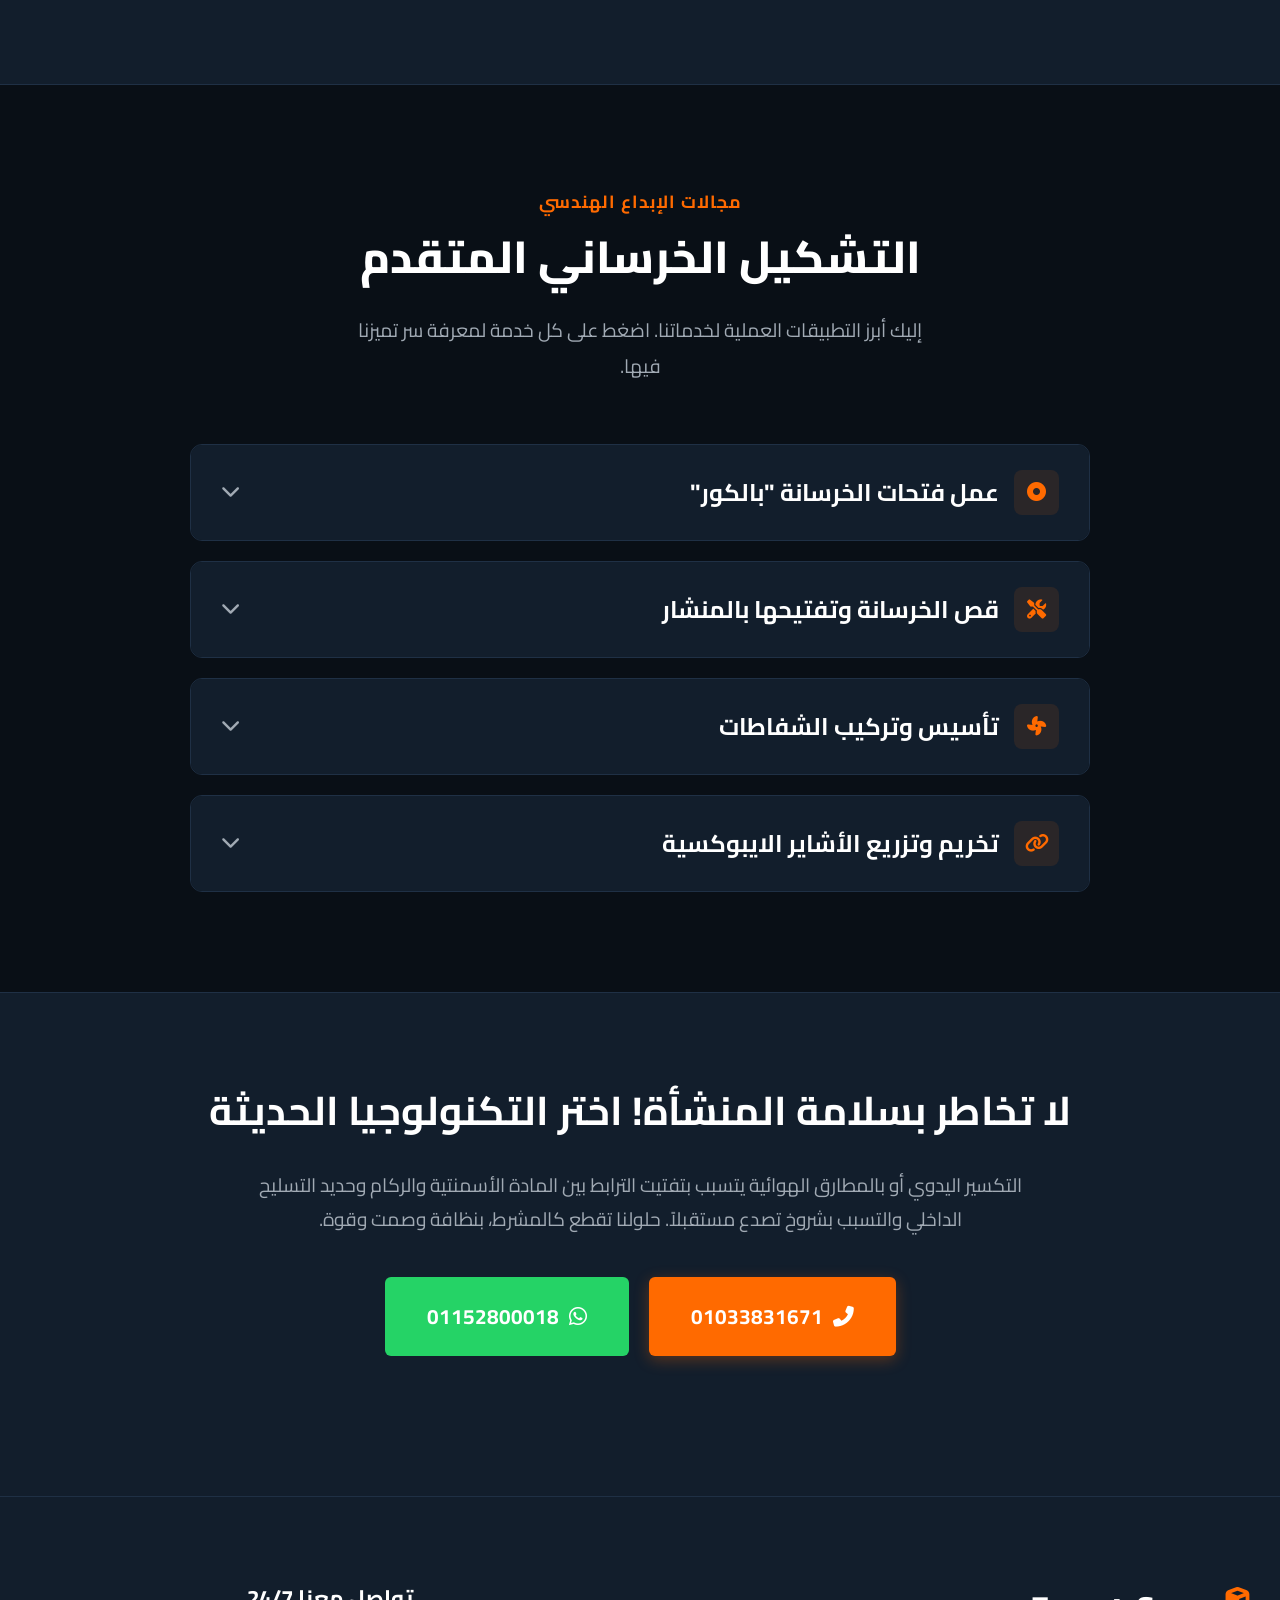
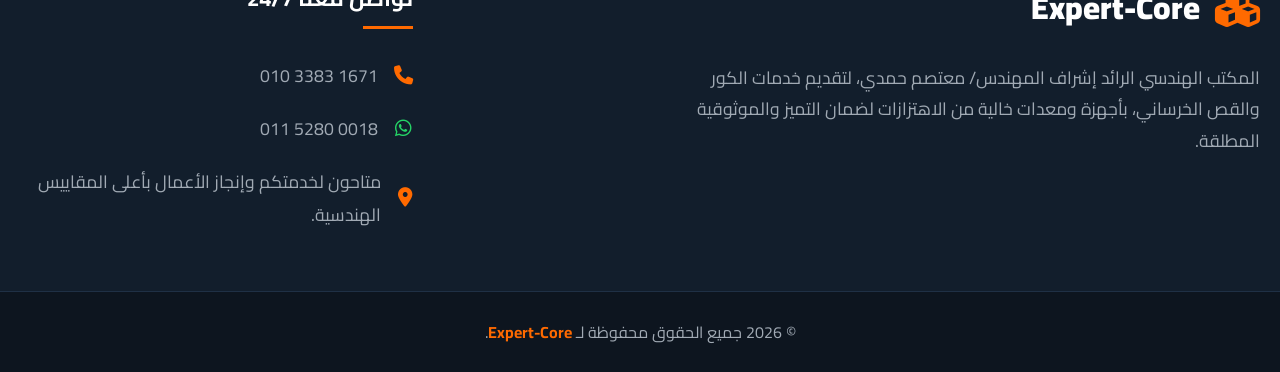
==== commit a8619944: "Add files via upload" ====
--- a/index.html
+++ b/index.html
@@ -25,10 +25,29 @@
             <div class="brand">
                 <div class="logo-icon"><i class="fas fa-cubes"></i></div>
                 <div class="brand-text">
-                    <h1>Expert-Core</h1>
+                    <a href="index.html">
+                        <h1>Expert-Core</h1>
+                    </a>
                     <span>إشراف المهندس / معتصم حمدي</span>
                 </div>
             </div>
+
+            <nav class="desktop-nav desktop-only">
+                <a href="index.html">الرئيسية</a>
+                <a href="about.html">من نحن</a>
+                <div class="dropdown">
+                    <a href="#services" class="dropbtn">خدماتنا <i class="fas fa-caret-down"></i></a>
+                    <div class="dropdown-content">
+                        <a href="core-drilling.html">تخريم بالكور</a>
+                        <a href="concrete-cutting.html">قص بالمنشار</a>
+                        <a href="rebar-planting.html">تزريع الأشاير</a>
+                        <a href="ventilation.html">تأسيس الشفاطات</a>
+                    </div>
+                </div>
+                <a href="projects.html">أعمالنا</a>
+                <a href="pricing.html">أسعارنا</a>
+                <a href="blog.html">المدونة</a>
+            </nav>
             <div class="header-contact desktop-only">
                 <a href="tel:01033831671" class="header-phone">
                     <div class="icon-circle"><i class="fas fa-phone-volume"></i></div>
@@ -51,8 +70,17 @@
 
     <!-- Mobile Contact Menu -->
     <div class="mobile-menu" id="mobileMenu">
-        <a href="tel:01033831671"><i class="fas fa-phone"></i> 01033831671</a>
-        <a href="https://wa.me/201152800018"><i class="fab fa-whatsapp"></i> 01152800018</a>
+        <a href="index.html"><i class="fas fa-home"></i> الرئيسية</a>
+        <a href="about.html"><i class="fas fa-info-circle"></i> من نحن</a>
+        <a href="core-drilling.html"><i class="fas fa-dot-circle"></i> تخريم بالكور</a>
+        <a href="concrete-cutting.html"><i class="fas fa-tools"></i> قص بالمنشار</a>
+        <a href="rebar-planting.html"><i class="fas fa-link"></i> تزريع الأشاير</a>
+        <a href="ventilation.html"><i class="fas fa-fan"></i> تأسيس الشفاطات</a>
+        <a href="projects.html"><i class="fas fa-building"></i> أعمالنا</a>
+        <a href="pricing.html"><i class="fas fa-tags"></i> أسعارنا</a>
+        <a href="blog.html"><i class="fas fa-blog"></i> المدونة</a>
+        <a href="tel:01033831671" class="contact-menu-link"><i class="fas fa-phone"></i> 01033831671</a>
+        <a href="https://wa.me/201152800018" class="contact-menu-link"><i class="fab fa-whatsapp"></i> 01152800018</a>
     </div>
 
     <!-- Hero Section -->
--- a/style.css
+++ b/style.css
@@ -198,6 +198,70 @@
     cursor: pointer;
 }
 
+/* Desktop Navigation */
+.desktop-nav {
+    display: flex;
+    gap: 15px;
+    align-items: center;
+}
+
+.desktop-nav a {
+    color: var(--text-main);
+    font-weight: 600;
+    font-size: 1.1rem;
+    transition: 0.3s;
+    padding: 5px 8px;
+}
+
+.desktop-nav a:hover,
+.desktop-nav .dropbtn:hover {
+    color: var(--primary);
+}
+
+.dropdown {
+    position: relative;
+    display: inline-block;
+}
+
+.dropdown .dropbtn {
+    cursor: pointer;
+}
+
+.dropdown-content {
+    display: none;
+    position: absolute;
+    background-color: var(--bg-card);
+    min-width: 180px;
+    box-shadow: 0px 8px 16px 0px rgba(0, 0, 0, 0.5);
+    z-index: 1000;
+    border: 1px solid var(--border-color);
+    border-radius: 8px;
+    top: 100%;
+    right: 0;
+}
+
+.dropdown-content a {
+    color: var(--text-main);
+    padding: 12px 16px;
+    text-decoration: none;
+    display: block;
+    font-size: 1rem;
+    border-bottom: 1px solid var(--border-color);
+}
+
+.dropdown-content a:last-child {
+    border-bottom: none;
+}
+
+.dropdown-content a:hover {
+    background-color: rgba(255, 106, 0, 0.1);
+    color: var(--primary);
+}
+
+.dropdown:hover .dropdown-content {
+    display: block;
+}
+
 .mobile-menu {
     display: none;
     background-color: var(--bg-card);
@@ -769,7 +833,7 @@
 }
 
 .floating-phone {
-    left: 105px;
+    right: 30px;
     background-color: var(--primary);
     box-shadow: 0 4px 15px rgba(255, 106, 0, 0.4);
     animation: pulse-phone 2s infinite;
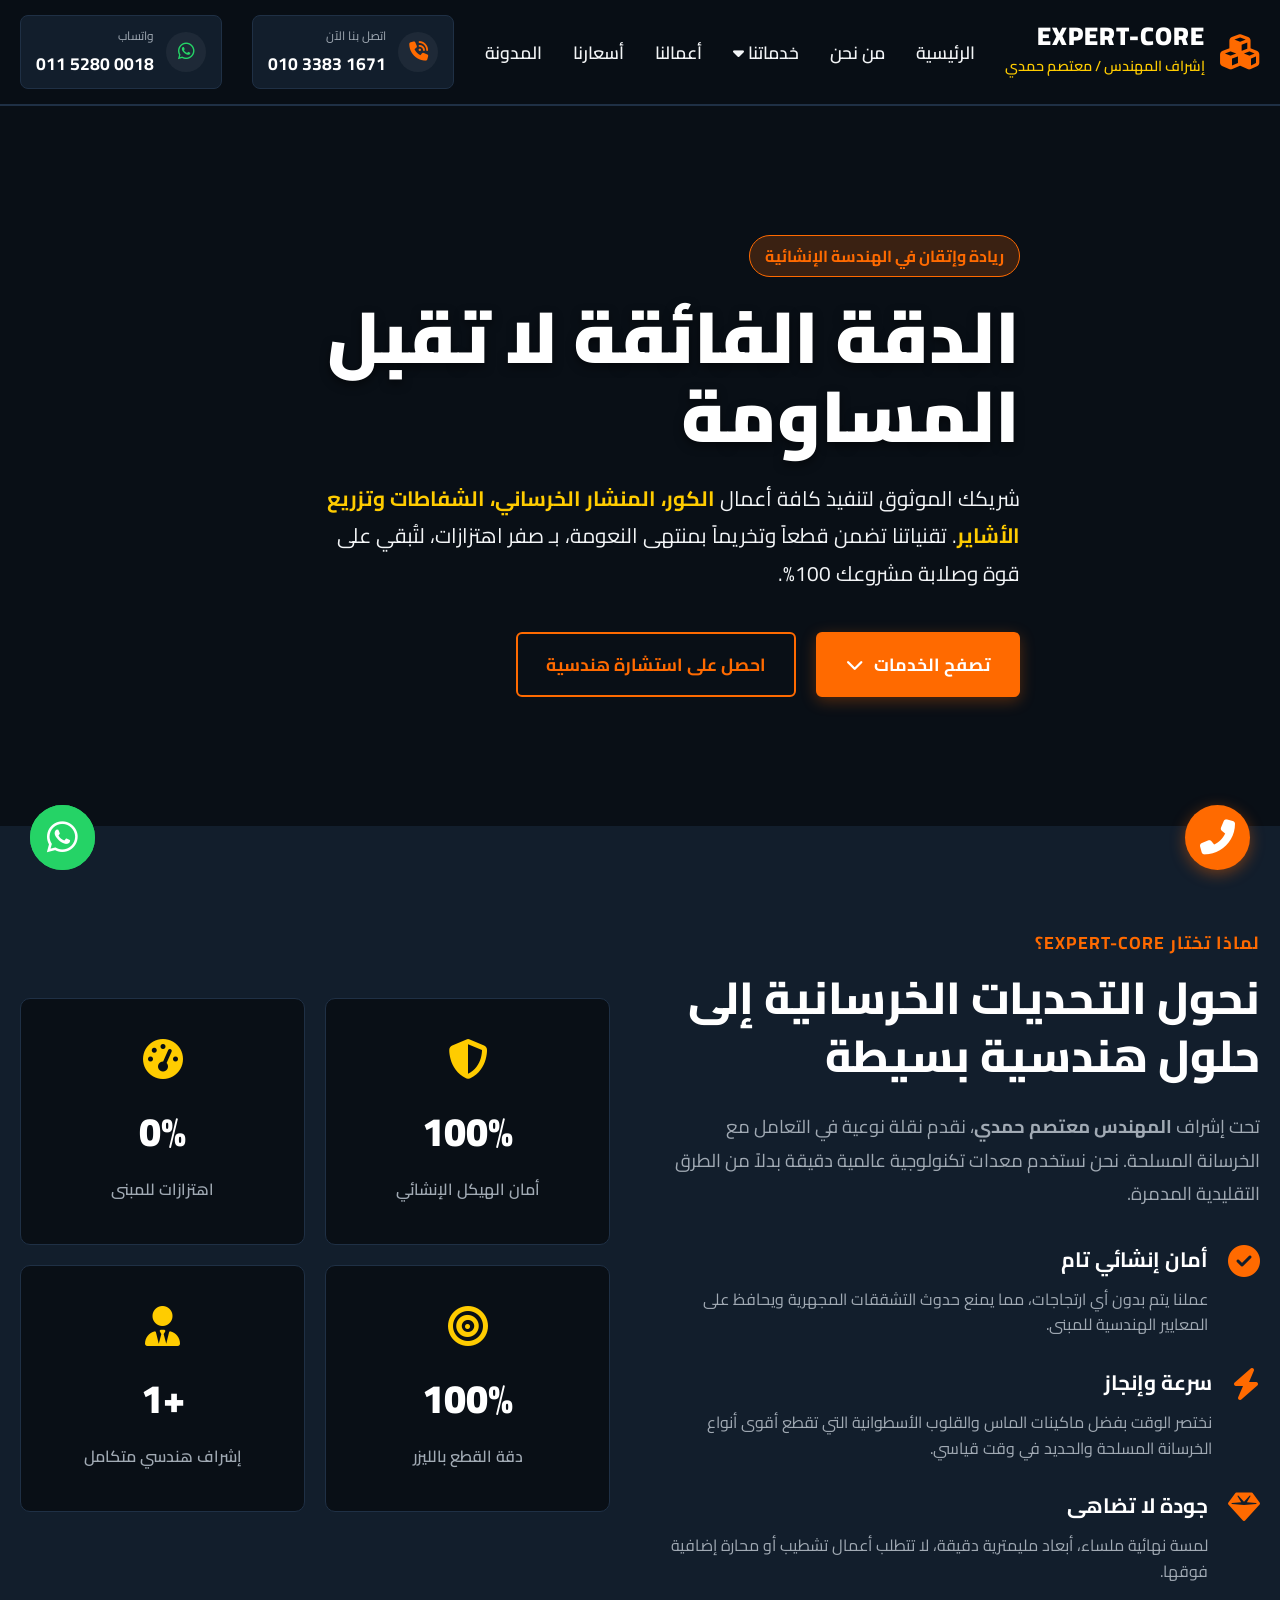
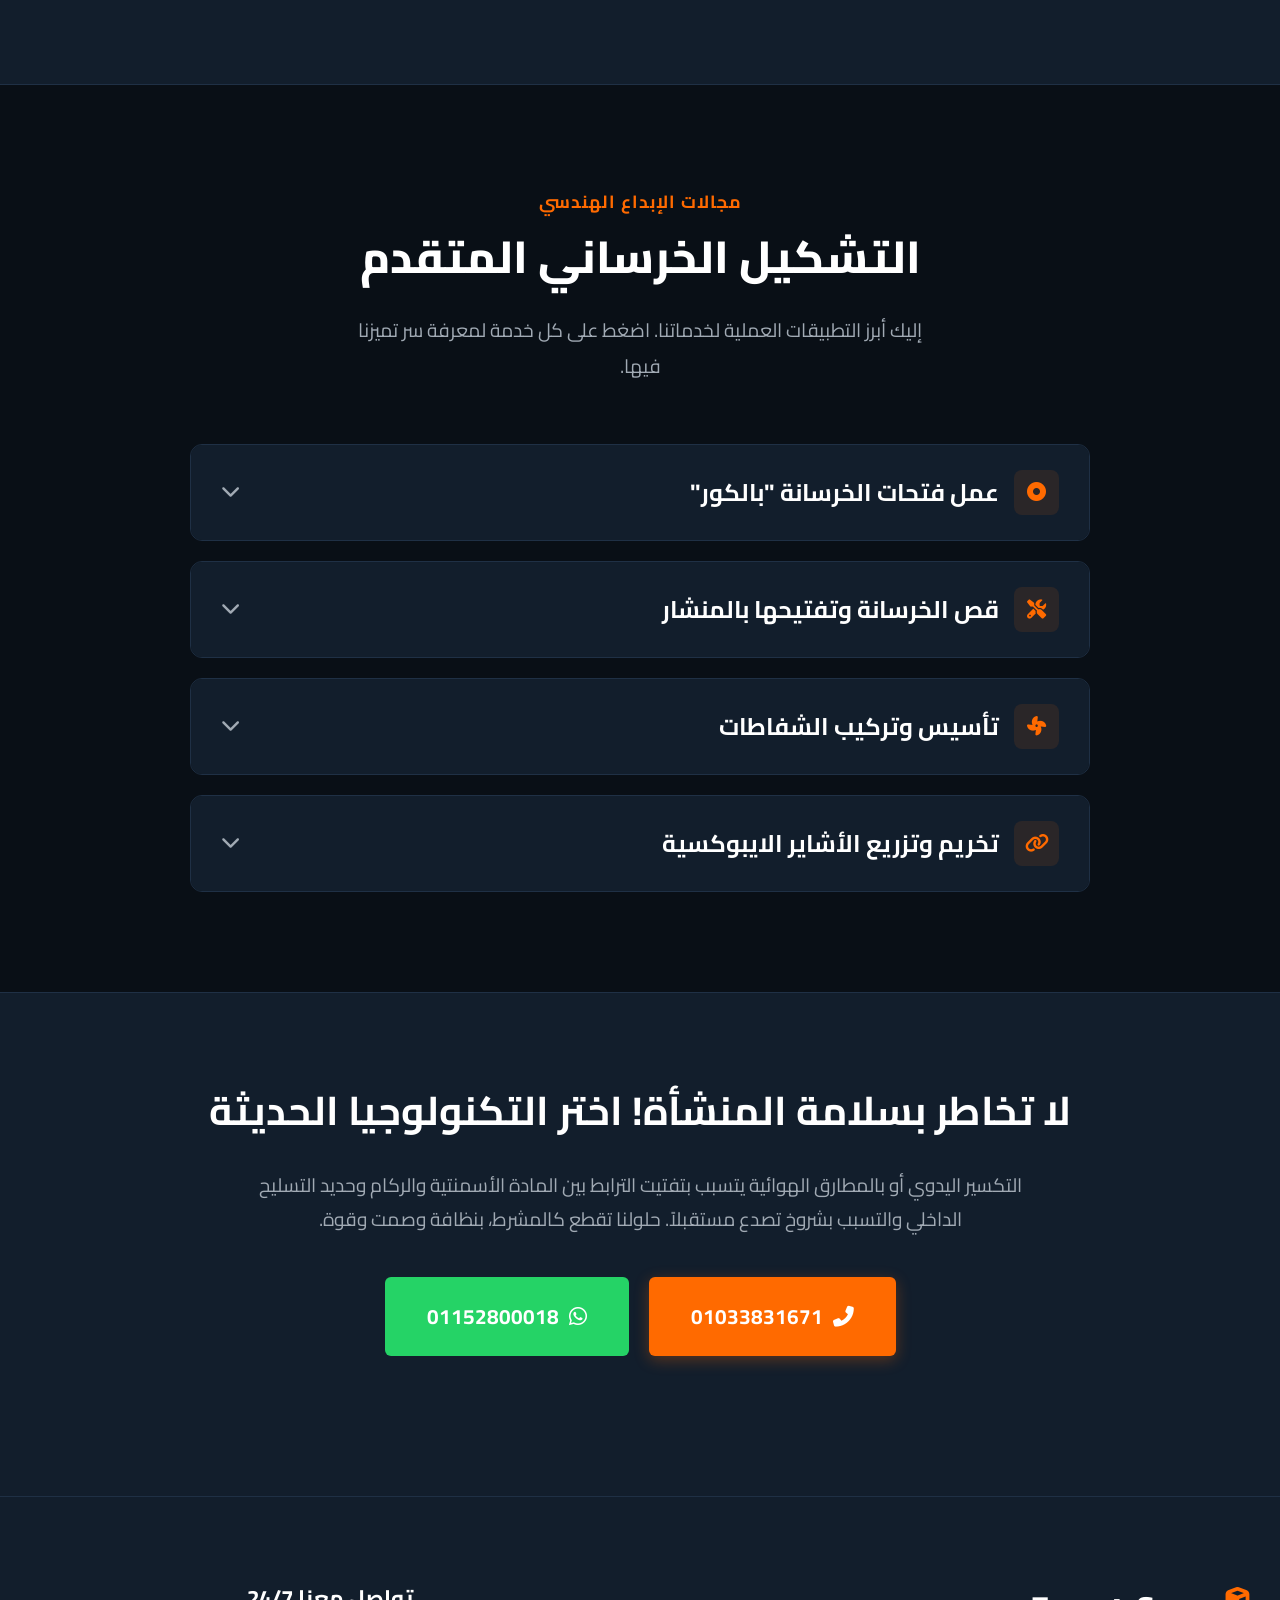
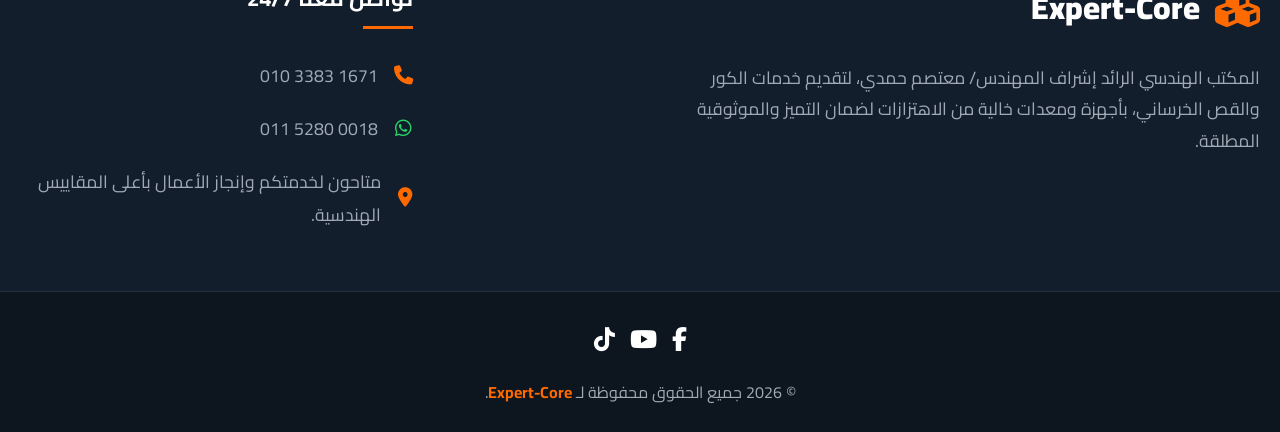
==== commit a5d197cc: "Add files via upload" ====
--- a/index.html
+++ b/index.html
@@ -369,6 +369,20 @@
             </div>
         </div>
         <div class="footer-bottom">
+            <div class="social-icons" style="margin-bottom: 15px; display: flex; justify-content: center; gap: 15px;">
+                <a href="https://www.facebook.com/Expertcore1" target="_blank"
+                    style="color: #fff; font-size: 1.5rem; transition: color 0.3s;"
+                    onmouseover="this.style.color='var(--primary)'" onmouseout="this.style.color='#fff'"><i
+                        class="fab fa-facebook-f"></i></a>
+                <a href="https://youtube.com/@expert-core?si=lsM6X3wR2Y4le8ej" target="_blank"
+                    style="color: #fff; font-size: 1.5rem; transition: color 0.3s;"
+                    onmouseover="this.style.color='var(--primary)'" onmouseout="this.style.color='#fff'"><i
+                        class="fab fa-youtube"></i></a>
+                <a href="https://www.tiktok.com/@expertcore1?_r=1&_t=ZS-972n4JOlJm0" target="_blank"
+                    style="color: #fff; font-size: 1.5rem; transition: color 0.3s;"
+                    onmouseover="this.style.color='var(--primary)'" onmouseout="this.style.color='#fff'"><i
+                        class="fab fa-tiktok"></i></a>
+            </div>
             <p>&copy; 2026 جميع الحقوق محفوظة لـ <span>Expert-Core</span>.</p>
         </div>
     </footer>
